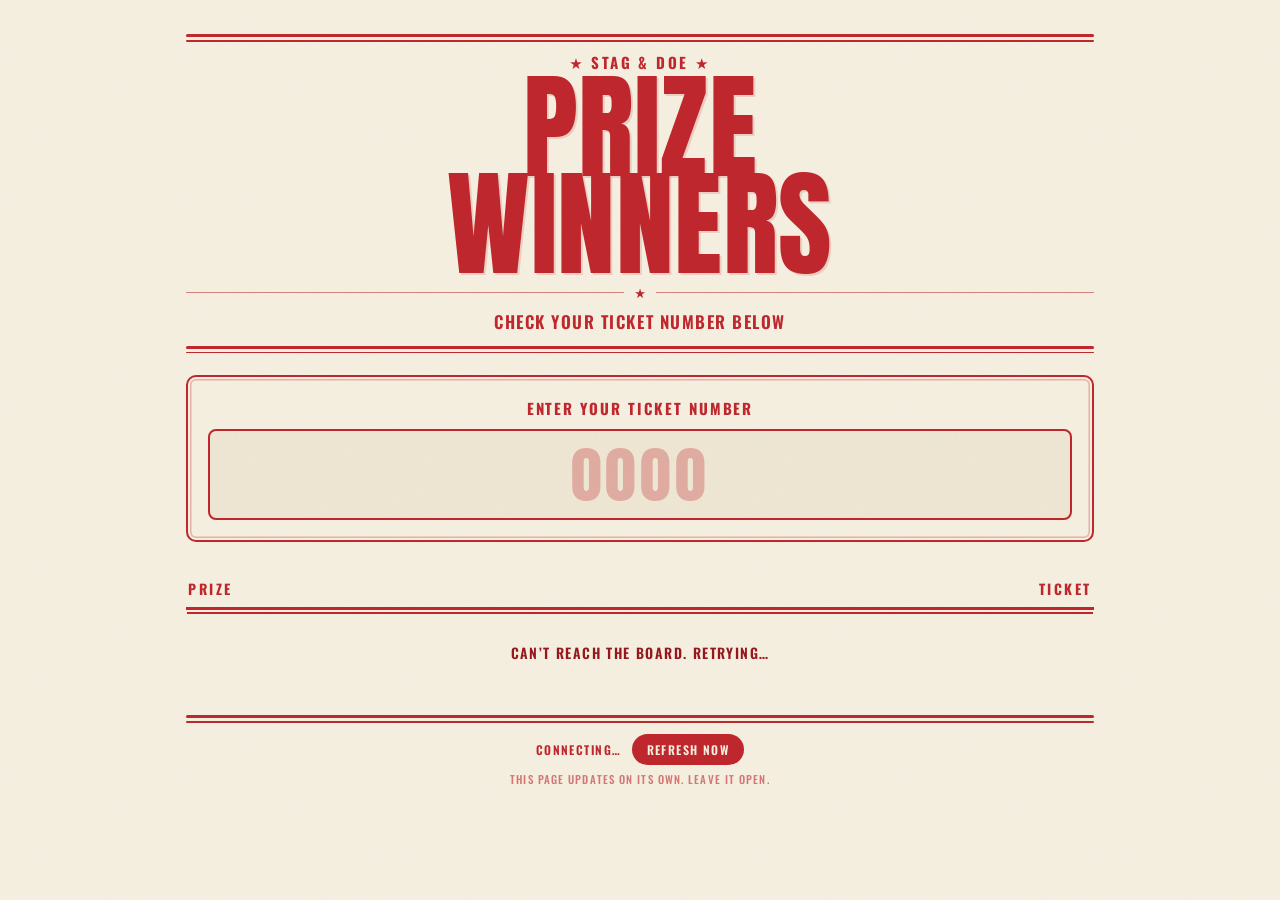
==== index.html @ 2dd011bc "Never report "no winners" when we simply couldn't read the sheet Load testing the live sheet showed " ====
<!doctype html>
<html lang="en">
<head>
<meta charset="utf-8">
<meta name="viewport" content="width=device-width, initial-scale=1, viewport-fit=cover">
<title>Prize Winners</title>
<meta name="description" content="Live board of winning ticket numbers.">
<meta name="theme-color" content="#C0272D">
<meta name="color-scheme" content="light only">
<link rel="icon" href="data:image/svg+xml,%3Csvg xmlns='http://www.w3.org/2000/svg' viewBox='0 0 32 32'%3E%3Crect width='32' height='32' fill='%23F6F0E1'/%3E%3Ctext x='16' y='24' font-size='24' text-anchor='middle' fill='%23C0272D'%3E%E2%98%85%3C/text%3E%3C/svg%3E">
<link rel="preconnect" href="https://fonts.googleapis.com">
<link rel="preconnect" href="https://fonts.gstatic.com" crossorigin>
<link href="https://fonts.googleapis.com/css2?family=Anton&family=Oswald:wght@400;500;600;700&display=swap" rel="stylesheet">
<link rel="stylesheet" href="assets/styles.css?v=4">
</head>
<body>
<div class="grain" aria-hidden="true"></div>

<main class="sheet">

  <header class="masthead">
    <div class="rule rule--double"></div>
    <p class="kicker" id="kicker">★ &nbsp;Prize Draw&nbsp; ★</p>
    <h1 class="masthead__title" id="title">Prize<br>Winners</h1>
    <div class="starline"><span></span>★<span></span></div>
    <p class="masthead__sub" id="subtitle">Check your ticket number below</p>
    <div class="rule rule--double"></div>
  </header>

  <!-- ── Ticket checker ─────────────────────────────────────── -->
  <section class="panel checker" aria-labelledby="checker-label">
    <label class="checker__label" id="checker-label" for="ticket">Enter your ticket number</label>
    <div class="checker__field">
      <input id="ticket" type="text" inputmode="numeric" autocomplete="off"
             enterkeyhint="search" placeholder="0000" aria-describedby="verdict"
             maxlength="12" spellcheck="false">
      <button id="clear" class="checker__clear" type="button" aria-label="Clear" hidden>✕</button>
    </div>
    <div id="verdict" class="verdict" role="status" aria-live="polite"></div>
  </section>

  <!-- ── The board ──────────────────────────────────────────── -->
  <section class="board" aria-labelledby="board-heading">
    <h2 class="board__heading" id="board-heading">
      <span>Prize</span>
      <em id="count"></em>
      <span>Ticket</span>
    </h2>

    <div class="board__body">
      <ol id="rows" class="rows" aria-live="polite"></ol>
      <p id="state" class="state">Loading the board…</p>
    </div>
  </section>

  <footer class="foot">
    <div class="rule rule--double"></div>
    <p class="foot__status">
      <span id="stamp">—</span>
      <button id="refresh" type="button" class="foot__refresh">Refresh now</button>
    </p>
    <p class="foot__note">This page updates on its own. Leave it open.</p>
  </footer>

</main>

<script src="config.js?v=4"></script>
<script src="assets/app.js?v=4"></script>
</body>
</html>
---- assets/styles.css ----
/* ============================================================
   Prize Board — vintage letterpress theme
   Palette lifted from the event posters: one red, one paper.
   ============================================================ */

:root{
  --paper:      #F6F0E1;
  --paper-deep: #EFE7D4;
  --ink:        #C0272D;
  --ink-deep:   #97181E;
  --ink-15:     rgba(192,39,45,.15);
  --ink-30:     rgba(192,39,45,.30);
  --ink-55:     rgba(192,39,45,.55);

  --display: "Anton", "Haettenschweiler", "Arial Narrow", sans-serif;
  --text:    "Oswald", "Arial Narrow", system-ui, sans-serif;

  --gap: clamp(14px, 4vw, 26px);
  --radius: 10px;
}

*,*::before,*::after{ box-sizing:border-box; }

html{ -webkit-text-size-adjust:100%; }

body{
  margin:0;
  background:var(--paper);
  color:var(--ink);
  font-family:var(--text);
  font-weight:500;
  -webkit-font-smoothing:antialiased;
  text-rendering:optimizeLegibility;
  overflow-x:hidden;
}

/* Paper grain — a single turbulence tile over the whole page.
   pointer-events:none so it never eats a tap. */
.grain{
  position:fixed; inset:0; z-index:9; pointer-events:none;
  opacity:.055; mix-blend-mode:multiply;
  background-image:url("data:image/svg+xml,%3Csvg xmlns='http://www.w3.org/2000/svg' width='180' height='180'%3E%3Cfilter id='n'%3E%3CfeTurbulence type='fractalNoise' baseFrequency='.9' numOctaves='4' stitchTiles='stitch'/%3E%3C/filter%3E%3Crect width='180' height='180' filter='url(%23n)'/%3E%3C/svg%3E");
}

/* ── Page frame: the poster's double keyline ────────────────── */
.sheet{
  max-width:640px;
  margin:0 auto;
  padding:calc(var(--gap) + env(safe-area-inset-top)) var(--gap)
          calc(var(--gap) + env(safe-area-inset-bottom));
  position:relative;
}

/* ── Rules & flourishes ─────────────────────────────────────── */
.rule{ height:3px; background:var(--ink); border-radius:2px; }
.rule--double{ position:relative; height:3px; margin:0; }
.rule--double::after{
  content:""; position:absolute; left:0; right:0; top:6px;
  height:1.5px; background:var(--ink); border-radius:2px;
}

.starline{
  display:flex; align-items:center; gap:10px;
  color:var(--ink); font-size:13px; line-height:1;
  margin:12px 0 10px;
}
.starline span{ flex:1; height:1.5px; background:var(--ink-55); }

/* ── Masthead ───────────────────────────────────────────────── */
.masthead{ padding-top:8px; text-align:center; }

.kicker{
  margin:14px 0 6px;
  font-family:var(--text); font-weight:700;
  font-size:clamp(12px,3.4vw,15px);
  letter-spacing:.16em; text-transform:uppercase;
}

.masthead__title{
  font-family:var(--display); font-weight:400;
  font-size:clamp(58px,17vw,116px);
  line-height:.84;
  margin:2px 0 0;
  letter-spacing:.005em;
  text-transform:uppercase;
  /* faint letterpress offset */
  text-shadow:2px 2px 0 rgba(192,39,45,.16);
}

.masthead__sub{
  margin:0 0 12px;
  font-weight:600; font-size:clamp(13px,3.7vw,17px);
  letter-spacing:.09em; text-transform:uppercase;
}

/* ── Panels ─────────────────────────────────────────────────── */
.panel{
  border:2.5px solid var(--ink);
  border-radius:var(--radius);
  box-shadow:inset 0 0 0 2px var(--paper), inset 0 0 0 3.5px var(--ink-30);
  padding:clamp(14px,4vw,20px);
  margin-top:var(--gap);
  background:var(--paper);
}

/* ── Ticket checker ─────────────────────────────────────────── */
.checker{ text-align:center; }

.checker__label{
  display:block;
  font-weight:700; font-size:clamp(12px,3.4vw,15px);
  letter-spacing:.13em; text-transform:uppercase;
  margin-bottom:10px;
}

.checker__field{ position:relative; }

#ticket{
  width:100%;
  font-family:var(--display);
  font-size:clamp(38px,12vw,62px);
  line-height:1.05;
  text-align:center;
  color:var(--ink);
  background:var(--paper-deep);
  border:2.5px solid var(--ink);
  border-radius:8px;
  padding:.18em .5em;
  letter-spacing:.06em;
  font-variant-numeric:tabular-nums;
  -moz-appearance:textfield;
}
#ticket::placeholder{ color:var(--ink-30); }
#ticket:focus{
  outline:none;
  box-shadow:0 0 0 3px var(--paper), 0 0 0 6px var(--ink-30);
}
#ticket::-webkit-outer-spin-button,
#ticket::-webkit-inner-spin-button{ -webkit-appearance:none; margin:0; }

.checker__clear{
  position:absolute; right:10px; top:50%; transform:translateY(-50%);
  width:34px; height:34px; border-radius:50%;
  border:2px solid var(--ink); background:var(--paper);
  color:var(--ink); font-size:14px; line-height:1; cursor:pointer;
  display:grid; place-items:center;
}
.checker__clear[hidden]{ display:none; }

/* Verdict card */
.verdict{ margin-top:14px; }
.verdict:empty{ display:none; }

.verdict__card{
  border-radius:8px;
  padding:16px 14px;
  animation:stamp .22s cubic-bezier(.2,1.5,.4,1) both;
}
@keyframes stamp{ from{ transform:scale(.93); opacity:0 } to{ transform:scale(1); opacity:1 } }
@media (prefers-reduced-motion:reduce){ .verdict__card{ animation:none } }

.verdict__card--win{
  background:var(--ink); color:var(--paper);
  box-shadow:inset 0 0 0 2px var(--ink), inset 0 0 0 4px var(--paper), inset 0 0 0 6px var(--ink);
}
.verdict__card--miss{
  border:2.5px dashed var(--ink-55); color:var(--ink);
}

.verdict__eyebrow{
  display:block; font-weight:700;
  font-size:clamp(12px,3.4vw,15px); letter-spacing:.18em; text-transform:uppercase;
  margin-bottom:6px;
}
.verdict__big{
  display:block; font-family:var(--display);
  font-size:clamp(40px,13vw,68px); line-height:.9; text-transform:uppercase;
}
.verdict__small{
  display:block; margin-top:8px;
  font-weight:600; font-size:clamp(13px,3.6vw,16px);
  letter-spacing:.08em; text-transform:uppercase;
}
.verdict__card--win .verdict__small{ opacity:.9; }

.verdict__list{
  list-style:none; margin:12px 0 0; padding:12px 0 0;
  border-top:1.5px dotted rgba(246,240,225,.45);
  display:grid; gap:7px;
}
.verdict__list li{
  display:flex; align-items:center; gap:9px;
  font-weight:600; font-size:clamp(12px,3.4vw,15px);
  letter-spacing:.06em; text-transform:uppercase;
}
.verdict__list b{
  font-family:var(--display); font-weight:400;
  font-size:clamp(17px,5vw,22px); letter-spacing:.02em;
}
.verdict__list .lead{
  flex:1 1 auto; height:0;
  border-bottom:1.5px dotted rgba(246,240,225,.4);
  transform:translateY(2px);
}

/* ── Board ──────────────────────────────────────────────────── */
.board{ margin-top:var(--gap); }

.board__heading{
  display:flex; align-items:baseline; justify-content:space-between; gap:10px;
  margin:0 0 6px;
  font-weight:700; font-size:clamp(12px,3.3vw,14px);
  letter-spacing:.18em; text-transform:uppercase;
  position:sticky; top:0; z-index:5;
  background:var(--paper);
  padding:10px 2px 8px;
  border-bottom:3px solid var(--ink);
  box-shadow:0 3px 0 -1px var(--paper), 0 5px 0 -1px var(--ink);
}
.board__heading em{
  font-style:normal; font-weight:500; font-size:11px;
  letter-spacing:.1em; opacity:.65;
}

.rows{ list-style:none; margin:0; padding:0; }

.row{
  display:flex; align-items:center; gap:10px;
  padding:9px 2px;
  border-bottom:1.5px dotted var(--ink-30);
}
.row:last-child{ border-bottom:0; }

.row__prize{
  flex:0 0 auto;
  min-width:2.15em; height:2.15em; padding:0 .28em;
  display:grid; place-items:center;
  border:2.5px solid var(--ink); border-radius:999px;
  font-family:var(--display); font-size:clamp(17px,5vw,22px);
  line-height:1; font-variant-numeric:tabular-nums;
}

.row__leader{
  flex:1 1 auto; height:0;
  border-bottom:2px dotted var(--ink-30);
  transform:translateY(2px);
}

.row__ticket{
  flex:0 0 auto;
  font-family:var(--display);
  font-size:clamp(24px,7.4vw,34px); line-height:1;
  letter-spacing:.03em; font-variant-numeric:tabular-nums;
}

/* highlight the row matching what's typed */
.row--hit{
  background:var(--ink); color:var(--paper);
  border-radius:8px; border-bottom-color:transparent;
  padding-left:8px; padding-right:8px;
  box-shadow:0 0 0 3px var(--ink);
}
.row--hit .row__prize{ border-color:var(--paper); }
.row--hit .row__leader{ border-bottom-color:rgba(246,240,225,.45); }

/* freshly-arrived rows pulse once */
@keyframes fresh{
  0%{ background:var(--ink-15) } 100%{ background:transparent }
}
.row--new{ animation:fresh 2.4s ease-out 1; }
@media (prefers-reduced-motion:reduce){ .row--new{ animation:none } }

/* dim non-matching rows while searching */
.rows--filtering .row:not(.row--hit){ opacity:.32; }

.state{
  text-align:center; padding:26px 8px; margin:0;
  font-weight:600; letter-spacing:.1em; text-transform:uppercase;
  font-size:clamp(12px,3.4vw,14px);
}
.state:empty{ display:none; }
.state--error{ color:var(--ink-deep); }

/* ── Footer ─────────────────────────────────────────────────── */
.foot{ margin-top:var(--gap); text-align:center; }
.foot .rule--double{ margin-bottom:16px; }

.foot__status{
  display:flex; align-items:center; justify-content:center;
  gap:10px; flex-wrap:wrap; margin:0 0 6px;
  font-weight:600; font-size:12px; letter-spacing:.12em; text-transform:uppercase;
}
.foot__refresh{
  font:inherit; color:var(--paper); background:var(--ink);
  border:0; border-radius:999px; padding:7px 15px; cursor:pointer;
  letter-spacing:.12em; text-transform:uppercase;
}
.foot__refresh:active{ transform:translateY(1px); }
.foot__refresh[disabled]{ opacity:.5; cursor:default; }

.foot__note{
  margin:0 0 6px; font-size:11px; letter-spacing:.1em;
  text-transform:uppercase; opacity:.6;
}

/* ── Wide screens: two columns of rows ──────────────────────── */
@media (min-width:900px){
  .sheet{ max-width:960px; }
  .rows{ column-count:2; column-gap:38px; column-rule:1.5px solid var(--ink-30); }
  .row{ break-inside:avoid; }
}
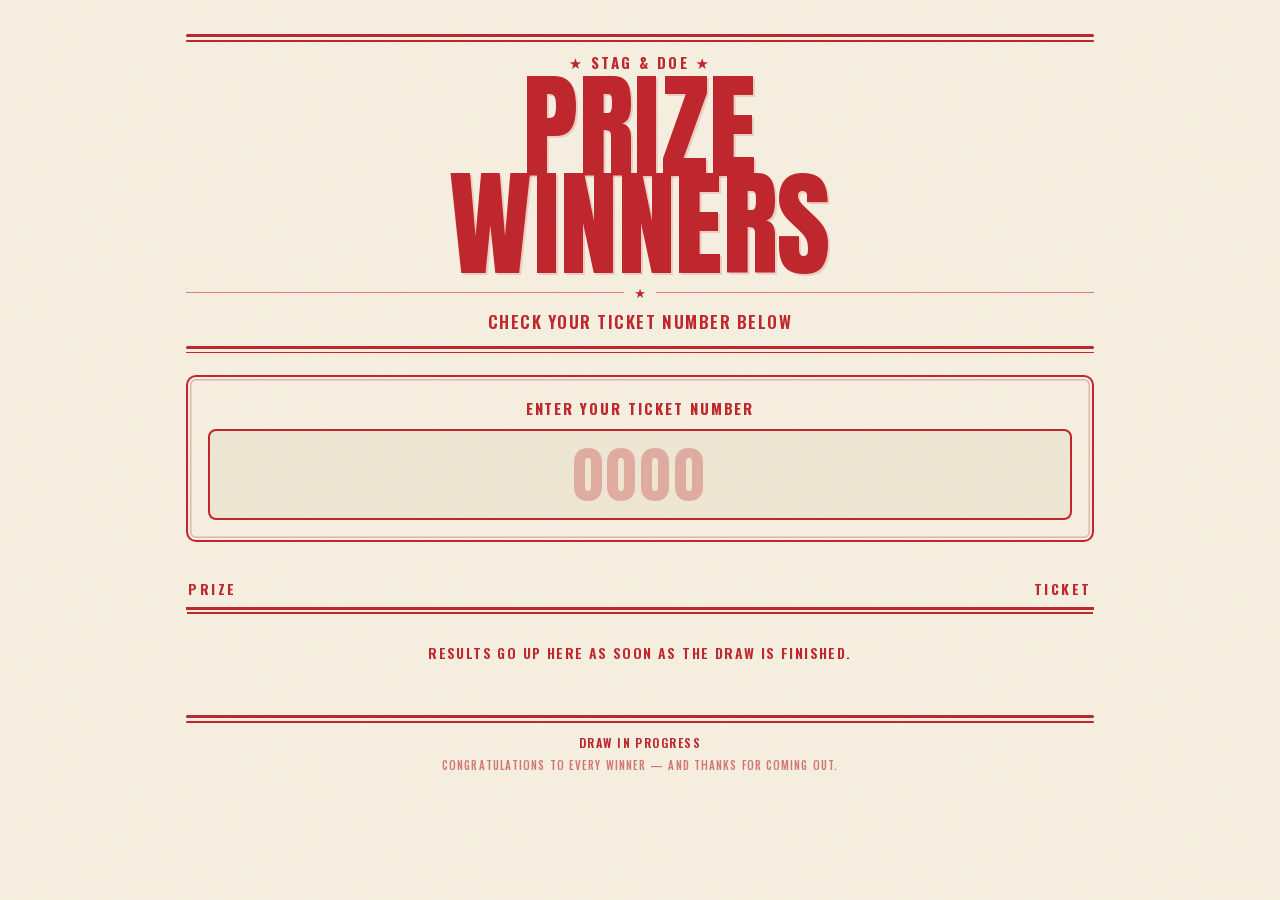
==== commit 53d7a78b: "Bake the results into the page instead of fetching them live Dropping the realtime requirement remov" ====
--- a/index.html
+++ b/index.html
@@ -8,10 +8,7 @@
 <meta name="theme-color" content="#C0272D">
 <meta name="color-scheme" content="light only">
 <link rel="icon" href="data:image/svg+xml,%3Csvg xmlns='http://www.w3.org/2000/svg' viewBox='0 0 32 32'%3E%3Crect width='32' height='32' fill='%23F6F0E1'/%3E%3Ctext x='16' y='24' font-size='24' text-anchor='middle' fill='%23C0272D'%3E%E2%98%85%3C/text%3E%3C/svg%3E">
-<link rel="preconnect" href="https://fonts.googleapis.com">
-<link rel="preconnect" href="https://fonts.gstatic.com" crossorigin>
-<link href="https://fonts.googleapis.com/css2?family=Anton&family=Oswald:wght@400;500;600;700&display=swap" rel="stylesheet">
-<link rel="stylesheet" href="assets/styles.css?v=4">
+<link rel="stylesheet" href="assets/styles.css?v=5">
 </head>
 <body>
 <div class="grain" aria-hidden="true"></div>
@@ -49,22 +46,20 @@
 
     <div class="board__body">
       <ol id="rows" class="rows" aria-live="polite"></ol>
-      <p id="state" class="state">Loading the board…</p>
+      <p id="state" class="state">Results go up here as soon as the draw is finished.</p>
     </div>
   </section>
 
   <footer class="foot">
     <div class="rule rule--double"></div>
-    <p class="foot__status">
-      <span id="stamp">—</span>
-      <button id="refresh" type="button" class="foot__refresh">Refresh now</button>
-    </p>
-    <p class="foot__note">This page updates on its own. Leave it open.</p>
+    <p class="foot__status"><span id="stamp">—</span></p>
+    <p class="foot__note">Congratulations to every winner — and thanks for coming out.</p>
   </footer>
 
 </main>
 
-<script src="config.js?v=4"></script>
-<script src="assets/app.js?v=4"></script>
+<script src="config.js?v=5"></script>
+<script src="winners.js"></script>
+<script src="assets/app.js?v=5"></script>
 </body>
 </html>
--- a/assets/styles.css
+++ b/assets/styles.css
@@ -2,6 +2,19 @@
    Prize Board — vintage letterpress theme
    Palette lifted from the event posters: one red, one paper.
    ============================================================ */
+
+/* Fonts are served from this repo, not a CDN, so the page has no
+   third-party dependency at all once it has loaded. */
+@font-face{
+  font-family:'Anton';
+  font-style:normal; font-weight:400; font-display:swap;
+  src:url('fonts/anton-latin.woff2') format('woff2');
+}
+@font-face{
+  font-family:'Oswald';
+  font-style:normal; font-weight:400 700; font-display:swap;   /* variable */
+  src:url('fonts/oswald-latin.woff2') format('woff2');
+}
 
 :root{
   --paper:      #F6F0E1;
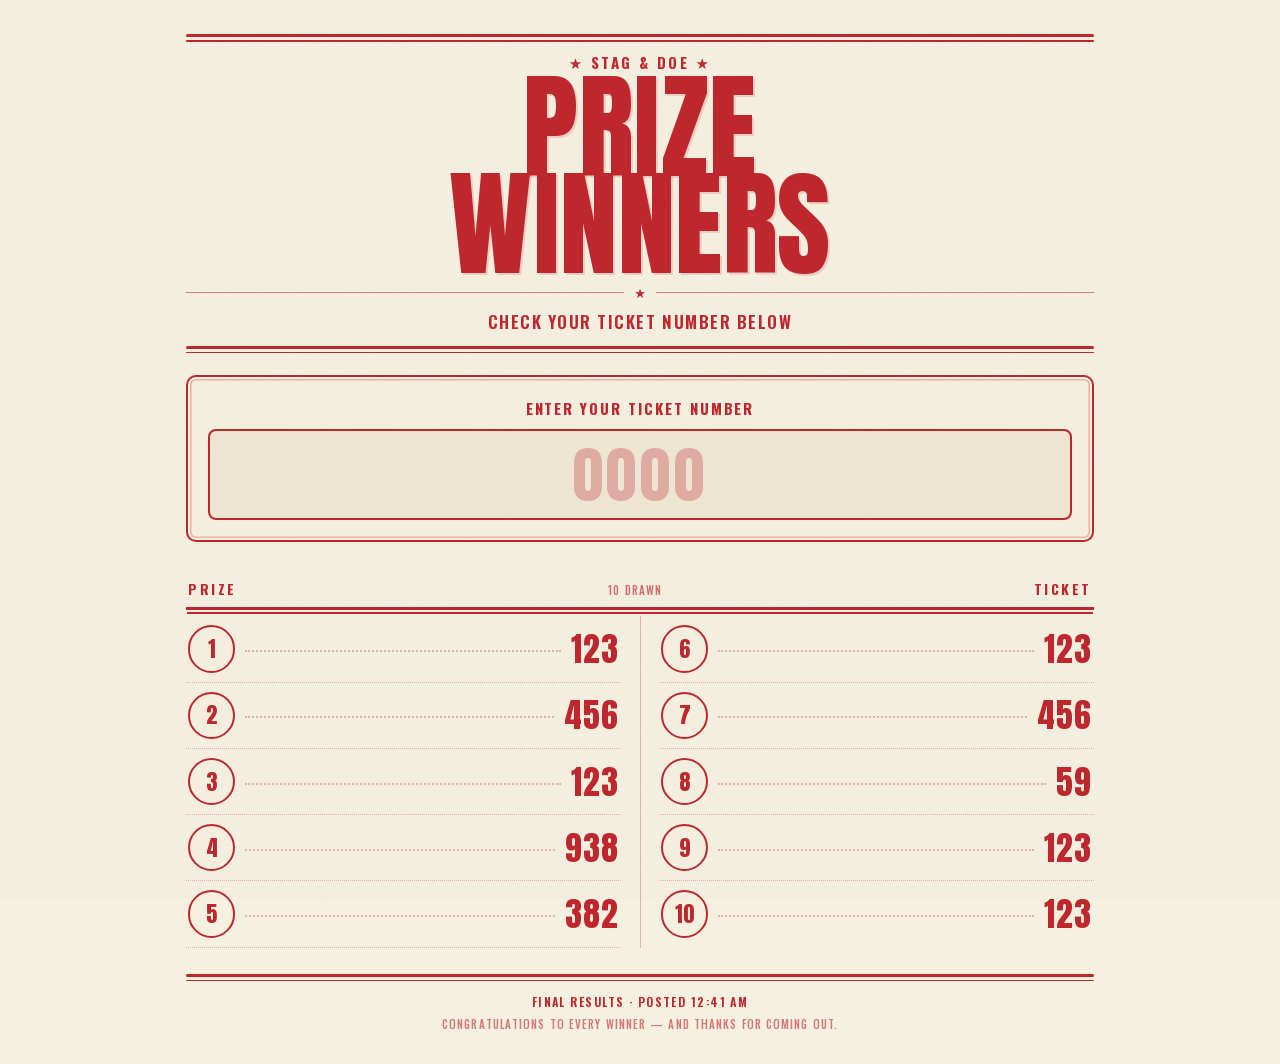
==== commit 1e2650cd: "Publish results — 10 winners" ====
--- a/index.html
+++ b/index.html
@@ -59,7 +59,7 @@
 </main>
 
 <script src="config.js?v=5"></script>
-<script src="winners.js"></script>
+<script src="winners.js?v=mtw8dnhh"></script>
 <script src="assets/app.js?v=5"></script>
 </body>
 </html>
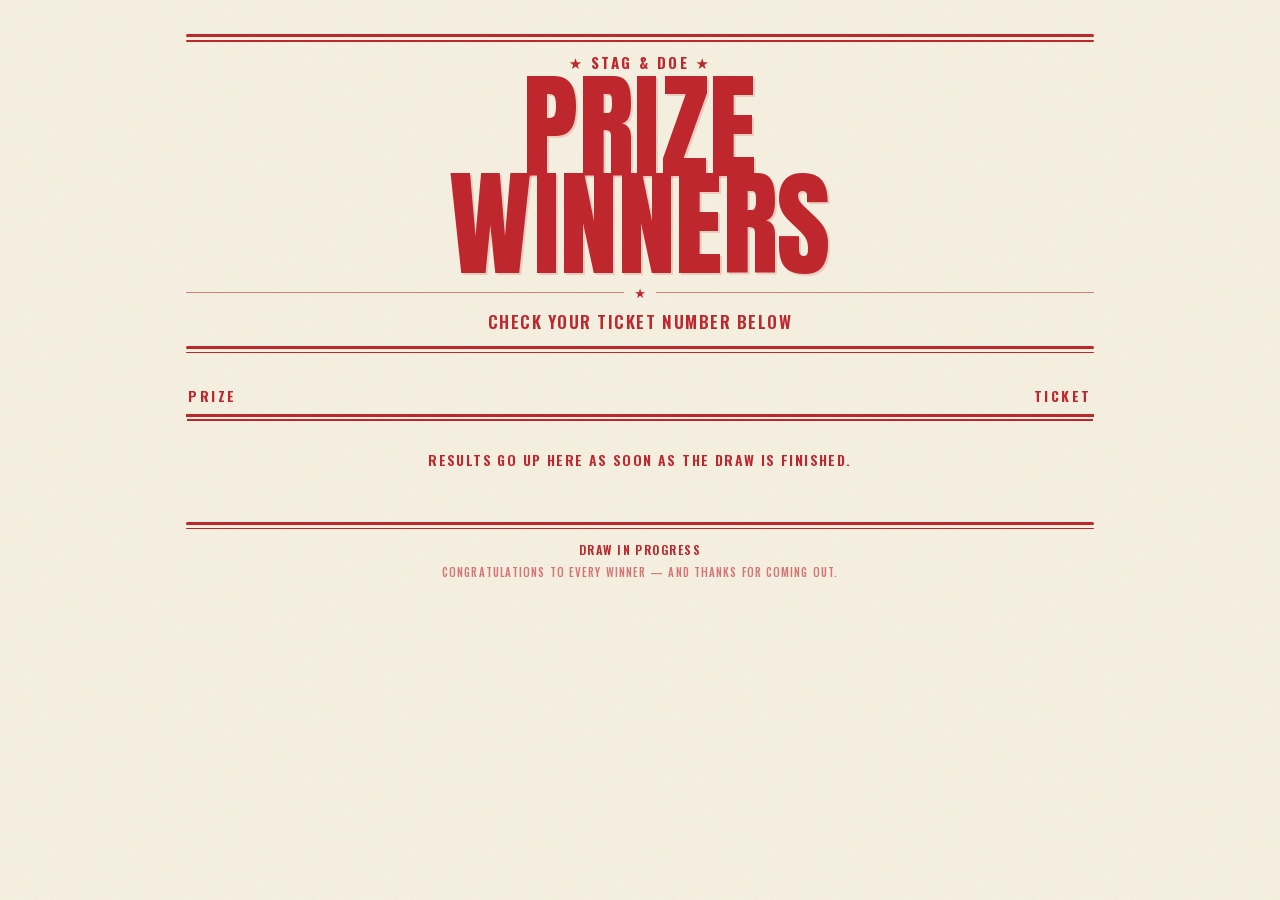
==== commit 15d5946e: "Unpublish test data; make a miss read as final Reverts winners.js and data/winners.json to unpublish" ====
--- a/index.html
+++ b/index.html
@@ -8,7 +8,7 @@
 <meta name="theme-color" content="#C0272D">
 <meta name="color-scheme" content="light only">
 <link rel="icon" href="data:image/svg+xml,%3Csvg xmlns='http://www.w3.org/2000/svg' viewBox='0 0 32 32'%3E%3Crect width='32' height='32' fill='%23F6F0E1'/%3E%3Ctext x='16' y='24' font-size='24' text-anchor='middle' fill='%23C0272D'%3E%E2%98%85%3C/text%3E%3C/svg%3E">
-<link rel="stylesheet" href="assets/styles.css?v=5">
+<link rel="stylesheet" href="assets/styles.css?v=6">
 </head>
 <body>
 <div class="grain" aria-hidden="true"></div>
@@ -58,8 +58,8 @@
 
 </main>
 
-<script src="config.js?v=5"></script>
-<script src="winners.js?v=mtw8dnhh"></script>
-<script src="assets/app.js?v=5"></script>
+<script src="config.js?v=6"></script>
+<script src="winners.js"></script>
+<script src="assets/app.js?v=6"></script>
 </body>
 </html>
--- a/assets/styles.css
+++ b/assets/styles.css
@@ -118,6 +118,7 @@
 
 /* ── Ticket checker ─────────────────────────────────────────── */
 .checker{ text-align:center; }
+.checker[hidden]{ display:none; }
 
 .checker__label{
   display:block;
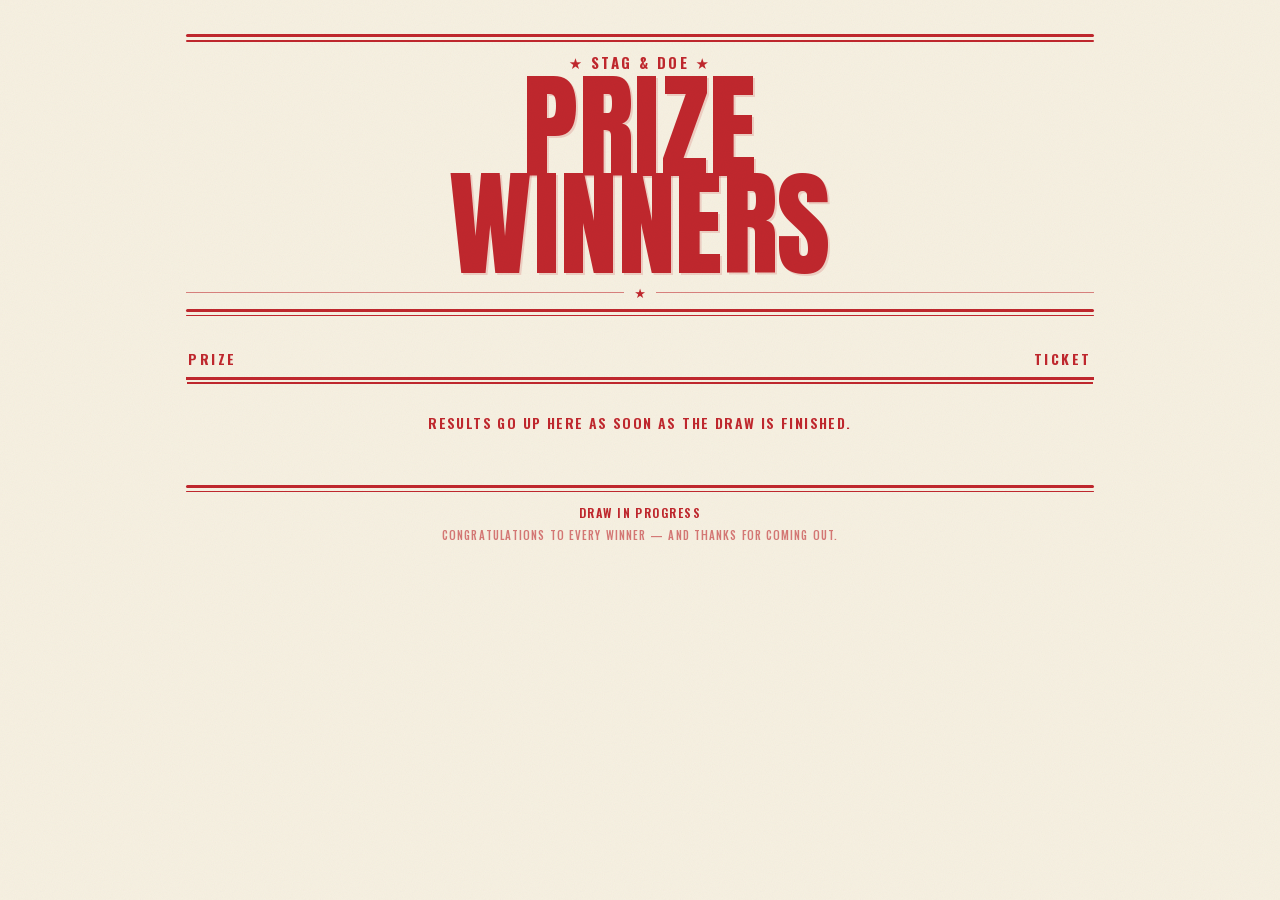
==== commit 75053864: "Hide the subtitle too when nothing is published "Check your ticket number below" with no box below i" ====
--- a/index.html
+++ b/index.html
@@ -8,7 +8,7 @@
 <meta name="theme-color" content="#C0272D">
 <meta name="color-scheme" content="light only">
 <link rel="icon" href="data:image/svg+xml,%3Csvg xmlns='http://www.w3.org/2000/svg' viewBox='0 0 32 32'%3E%3Crect width='32' height='32' fill='%23F6F0E1'/%3E%3Ctext x='16' y='24' font-size='24' text-anchor='middle' fill='%23C0272D'%3E%E2%98%85%3C/text%3E%3C/svg%3E">
-<link rel="stylesheet" href="assets/styles.css?v=6">
+<link rel="stylesheet" href="assets/styles.css?v=7">
 </head>
 <body>
 <div class="grain" aria-hidden="true"></div>
@@ -58,8 +58,8 @@
 
 </main>
 
-<script src="config.js?v=6"></script>
+<script src="config.js?v=7"></script>
 <script src="winners.js"></script>
-<script src="assets/app.js?v=6"></script>
+<script src="assets/app.js?v=7"></script>
 </body>
 </html>
--- a/assets/styles.css
+++ b/assets/styles.css
@@ -118,7 +118,7 @@
 
 /* ── Ticket checker ─────────────────────────────────────────── */
 .checker{ text-align:center; }
-.checker[hidden]{ display:none; }
+.checker[hidden], .masthead__sub[hidden]{ display:none; }
 
 .checker__label{
   display:block;
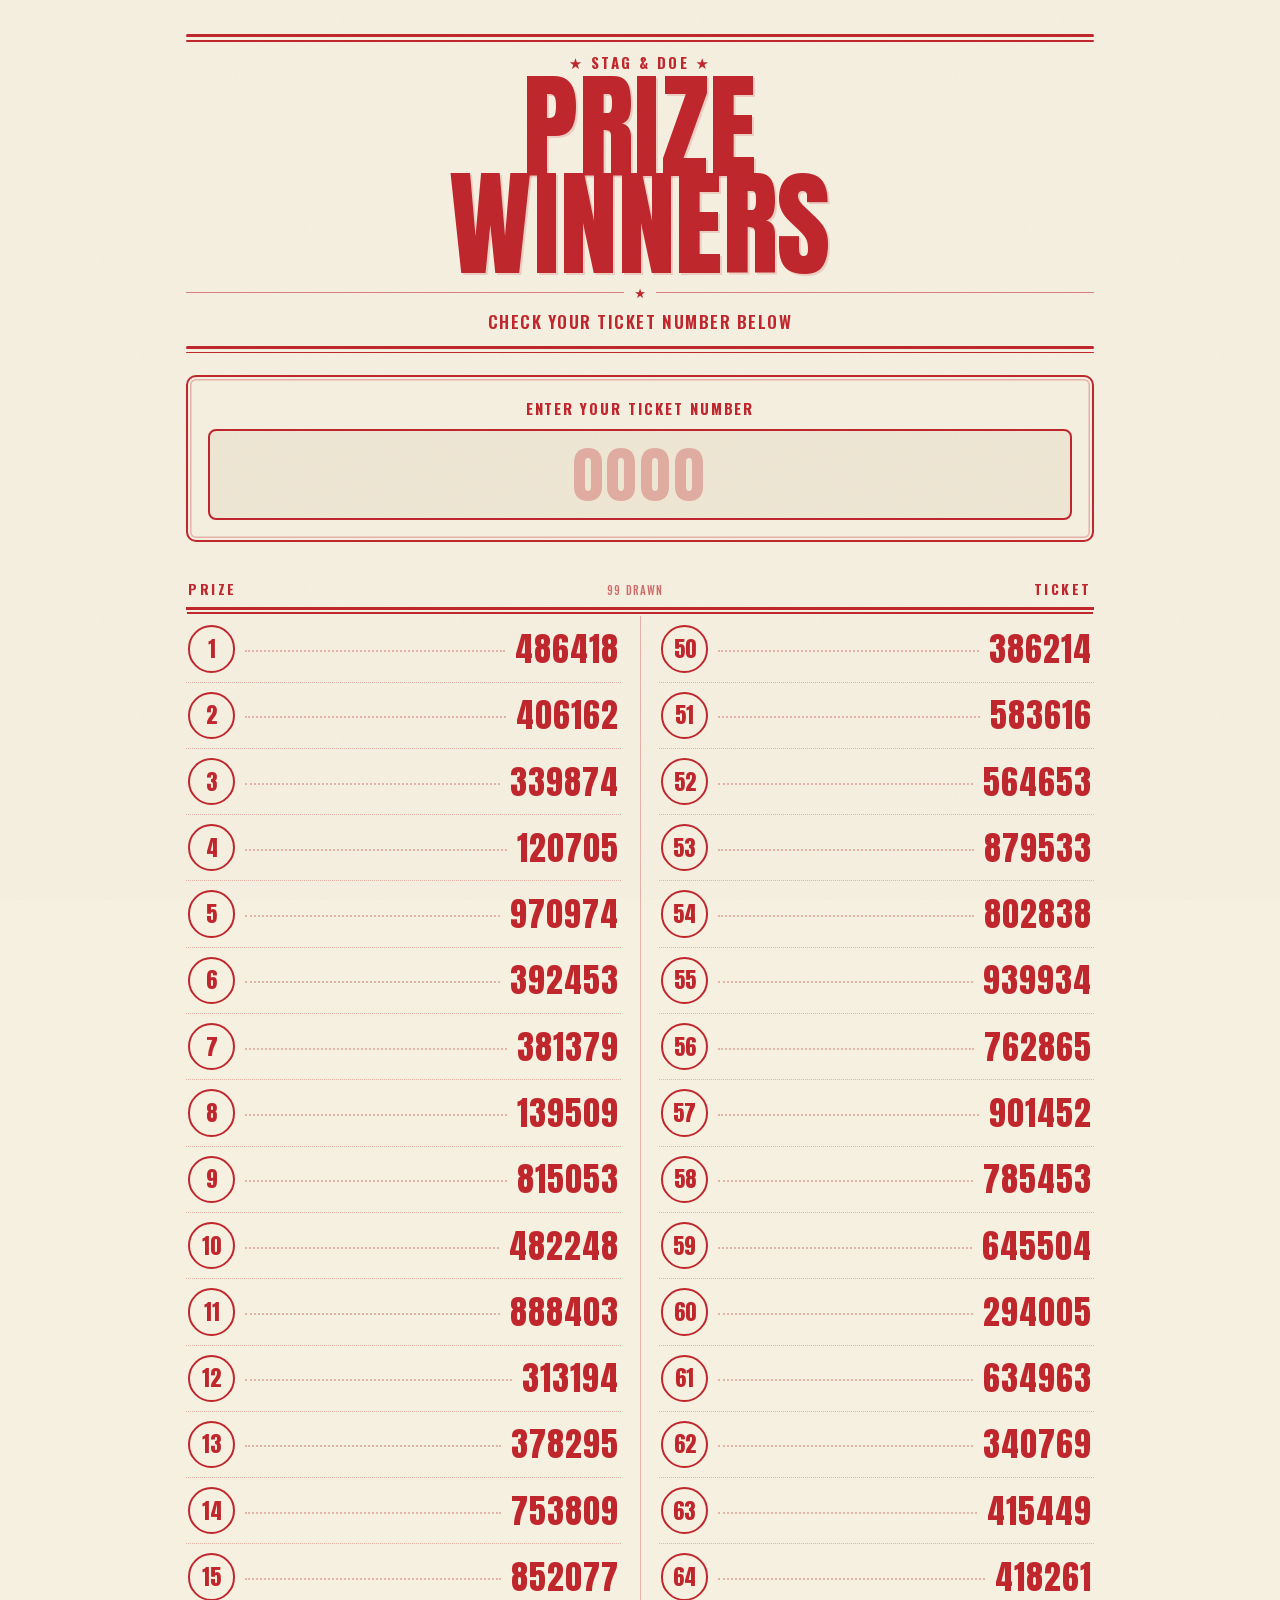
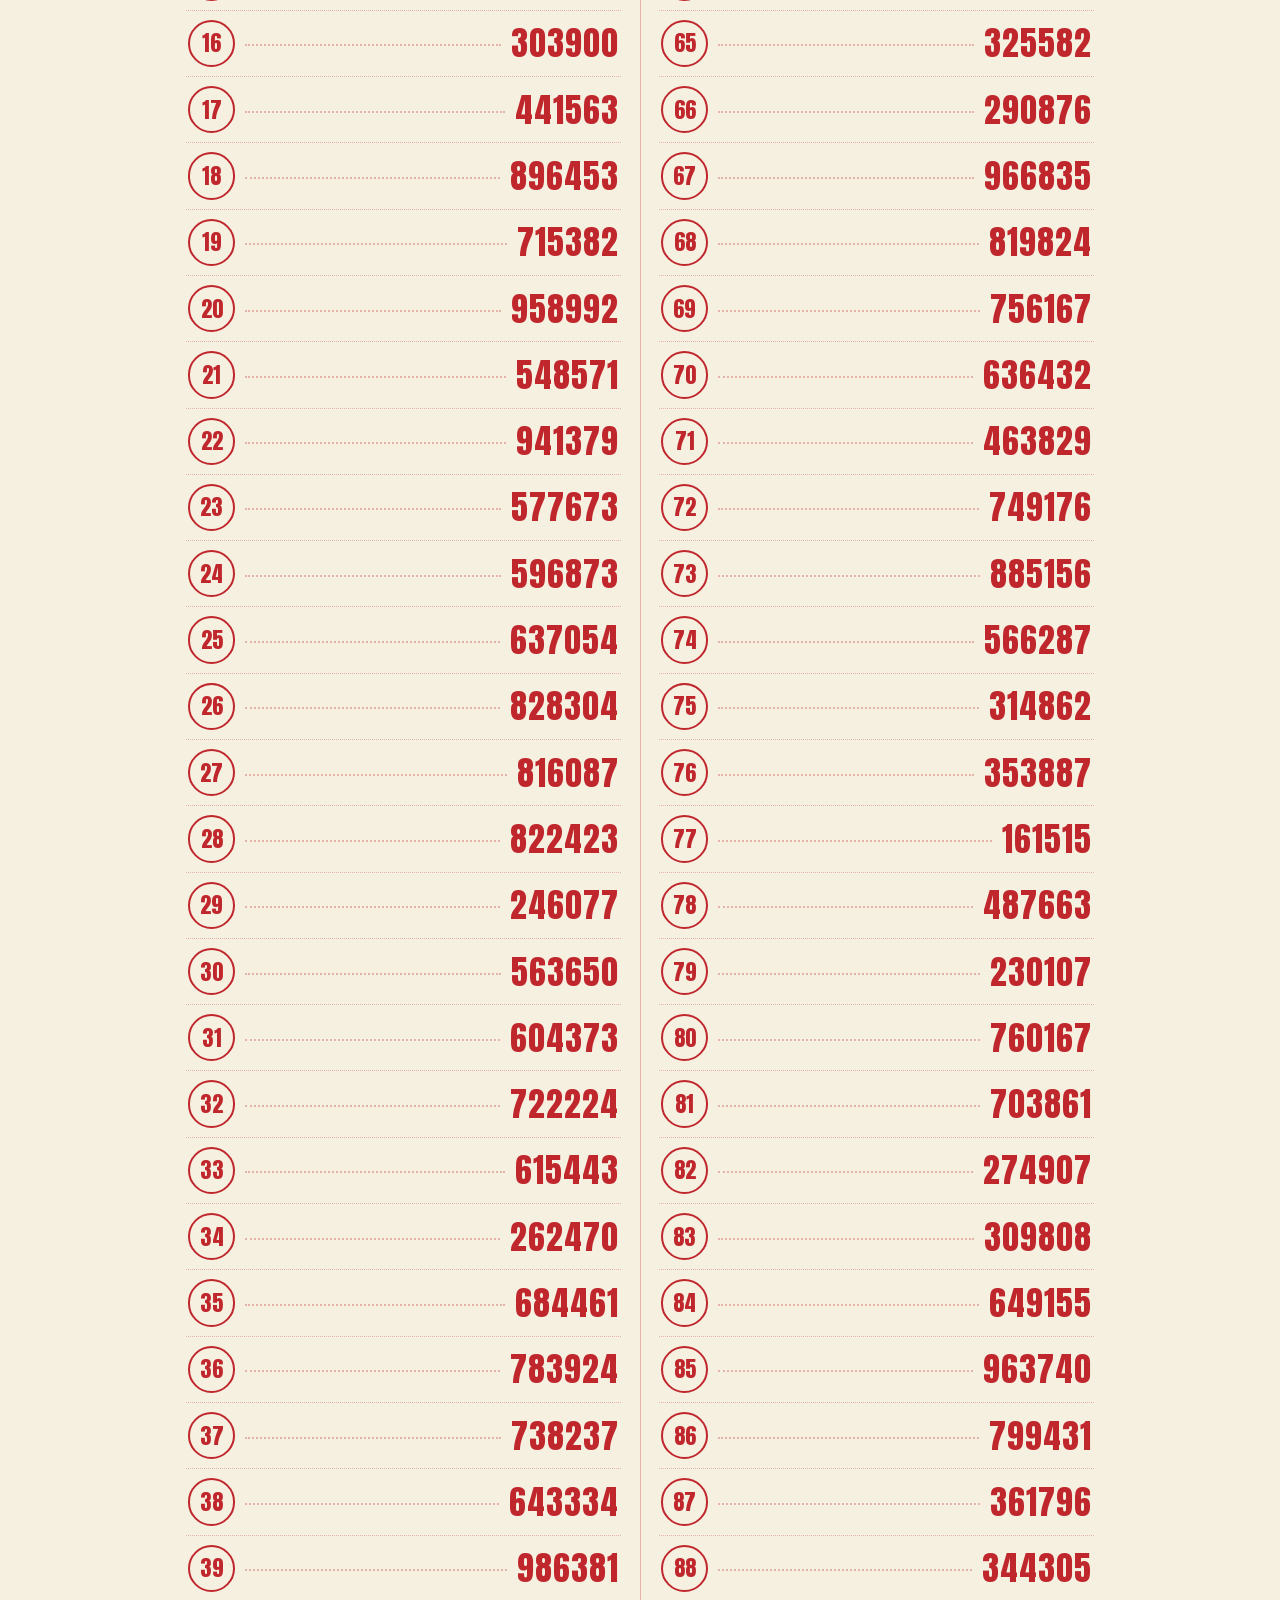
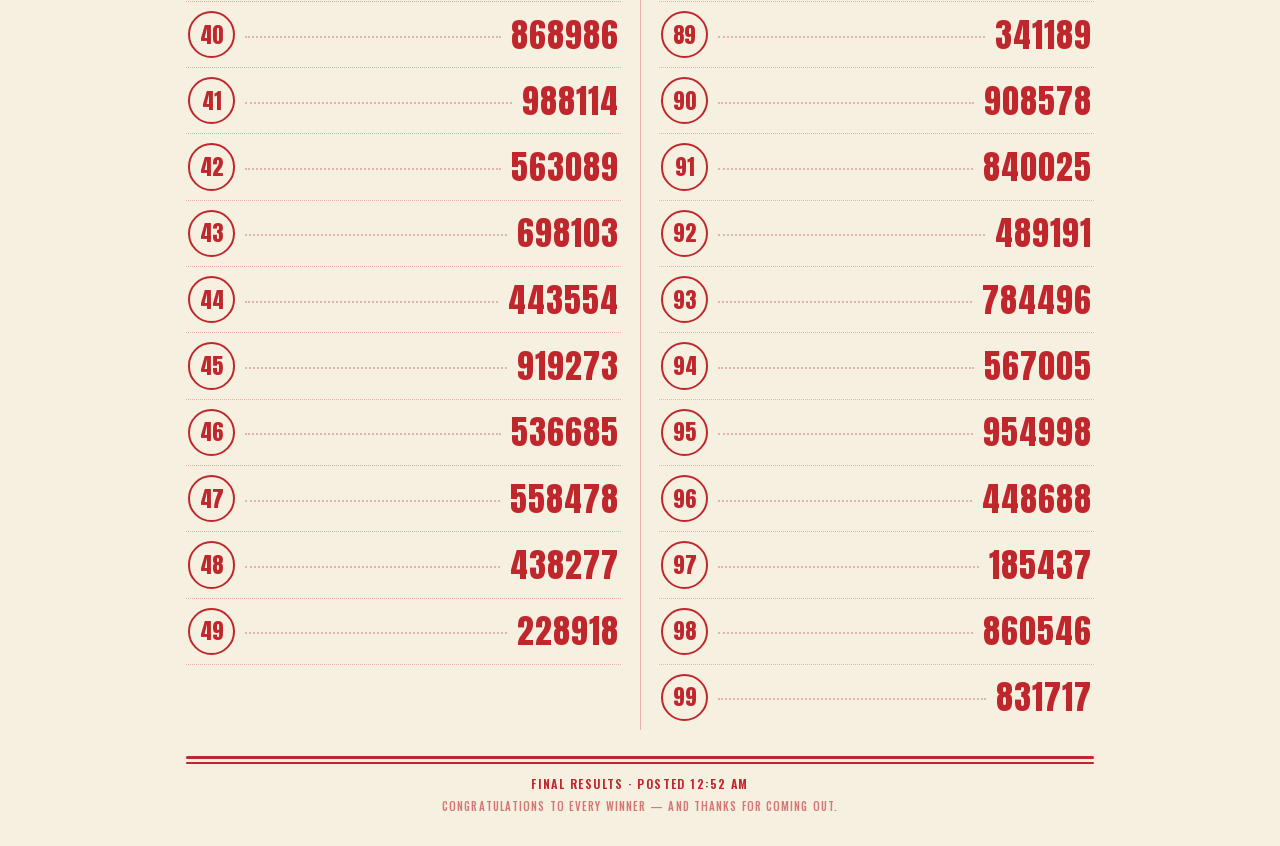
==== commit 1d9b998d: "Publish results — 99 winners" ====
--- a/index.html
+++ b/index.html
@@ -59,7 +59,7 @@
 </main>
 
 <script src="config.js?v=7"></script>
-<script src="winners.js"></script>
+<script src="winners.js?v=mtw8s4b0"></script>
 <script src="assets/app.js?v=7"></script>
 </body>
 </html>
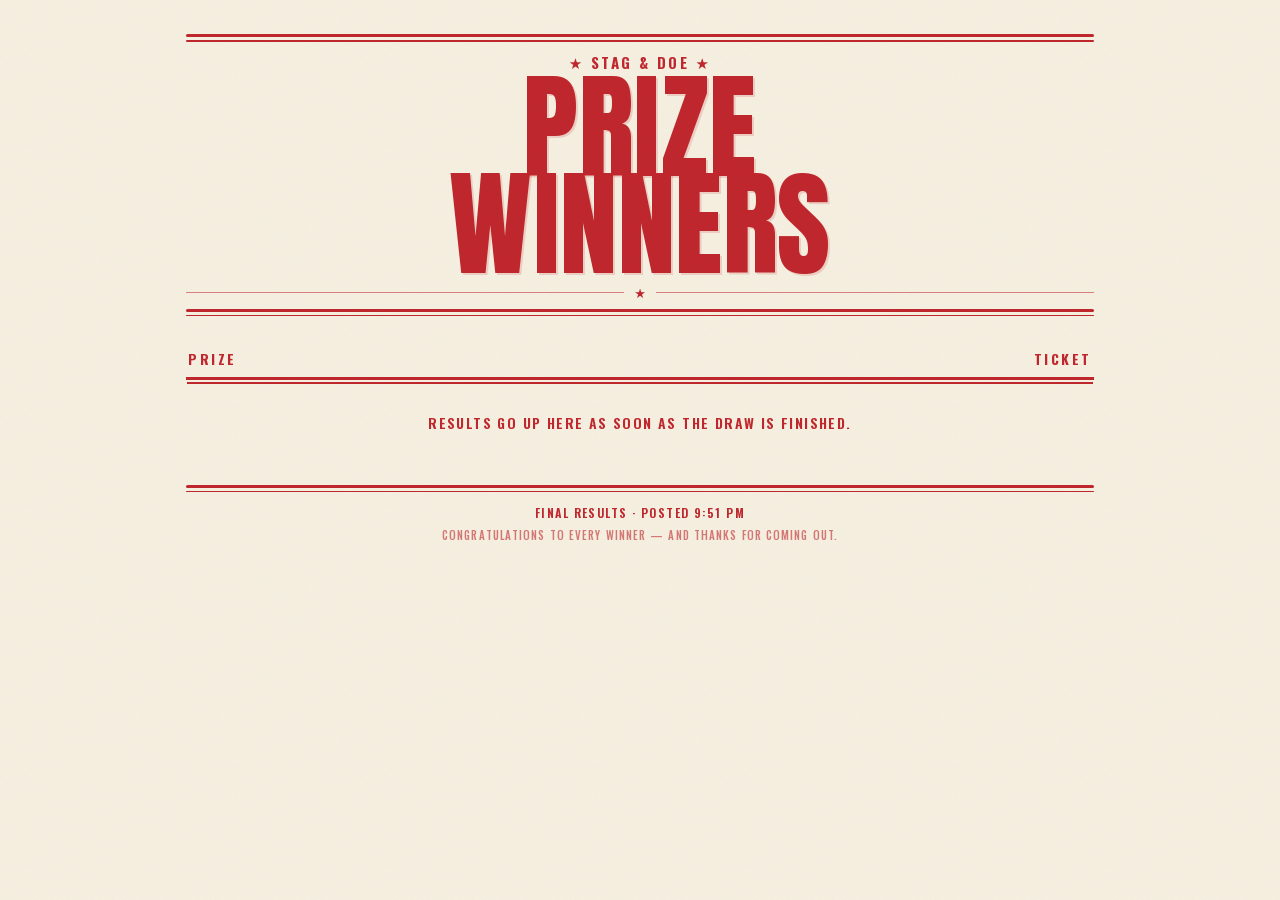
==== commit f3e3f240: "Publish results — 0 winners" ====
--- a/index.html
+++ b/index.html
@@ -59,7 +59,7 @@
 </main>
 
 <script src="config.js?v=7"></script>
-<script src="winners.js?v=mtw8s4b0"></script>
+<script src="winners.js?v=mtyx70wh"></script>
 <script src="assets/app.js?v=7"></script>
 </body>
 </html>
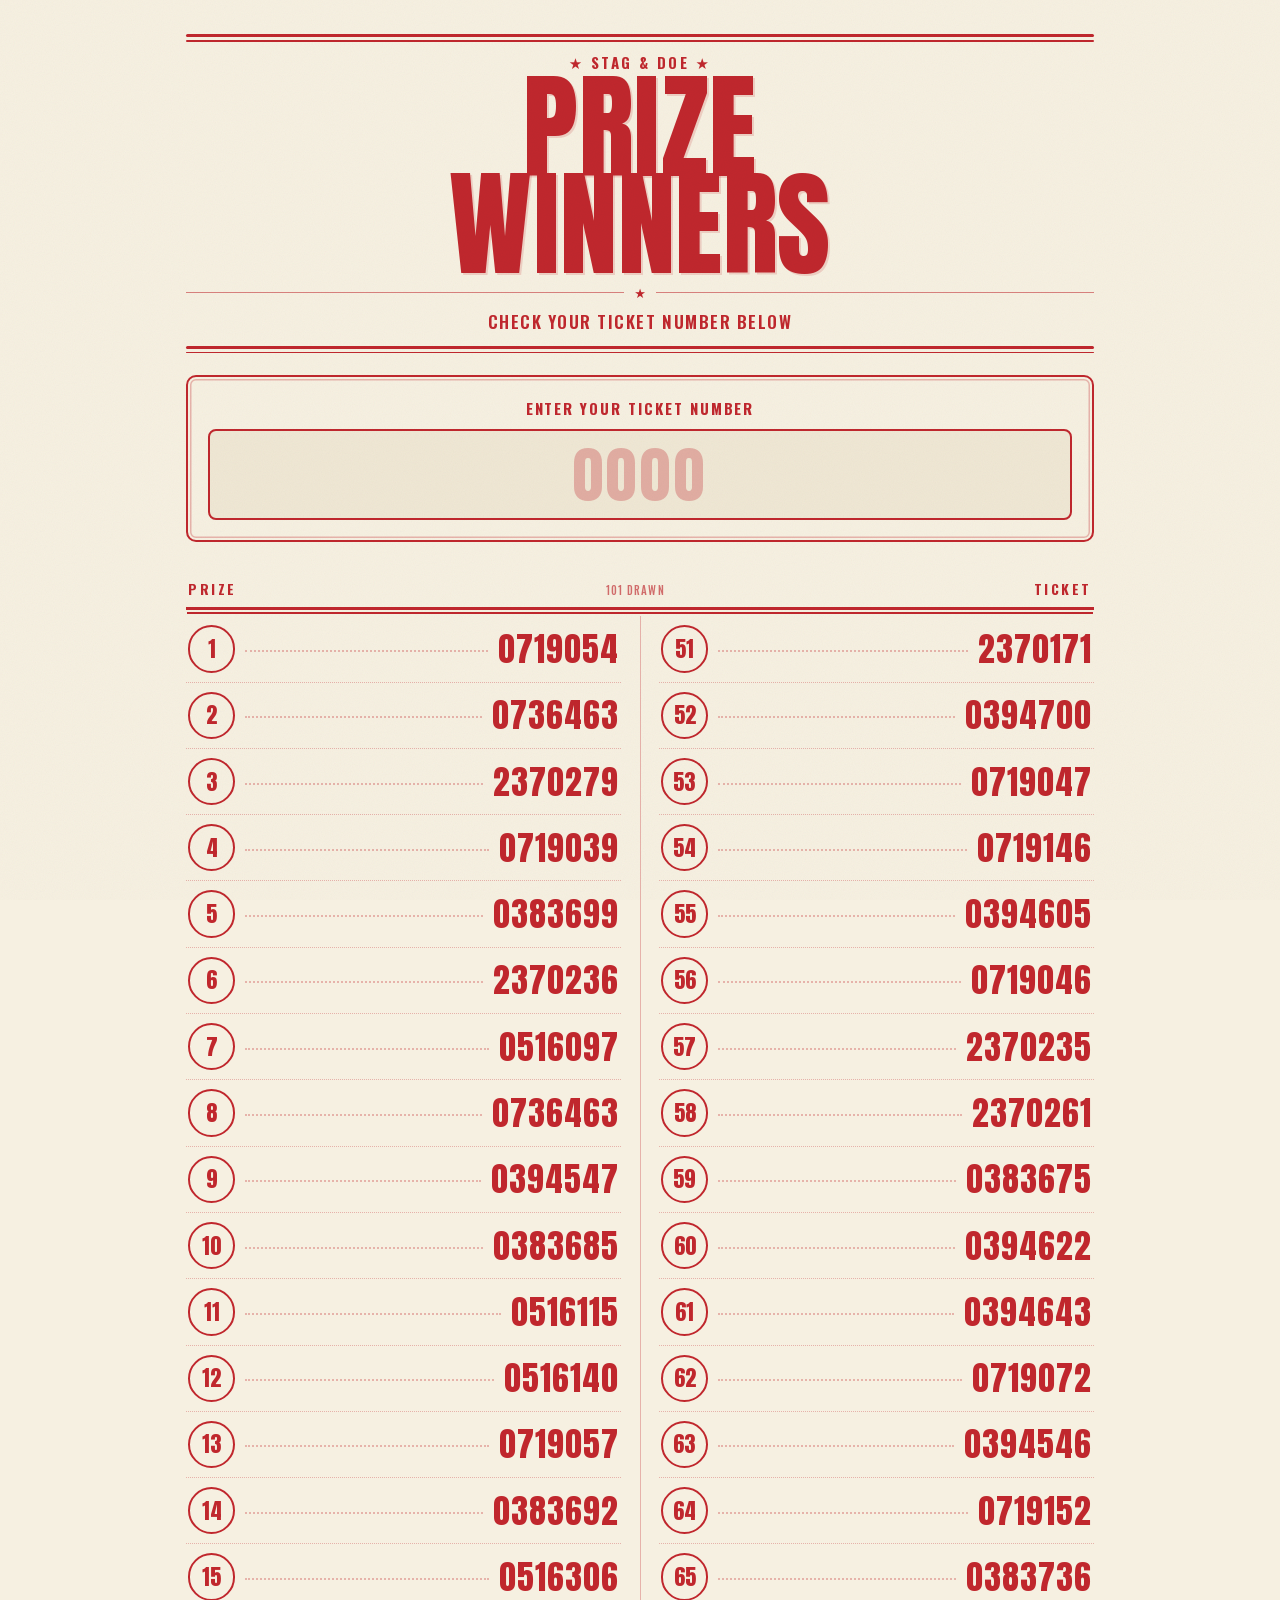
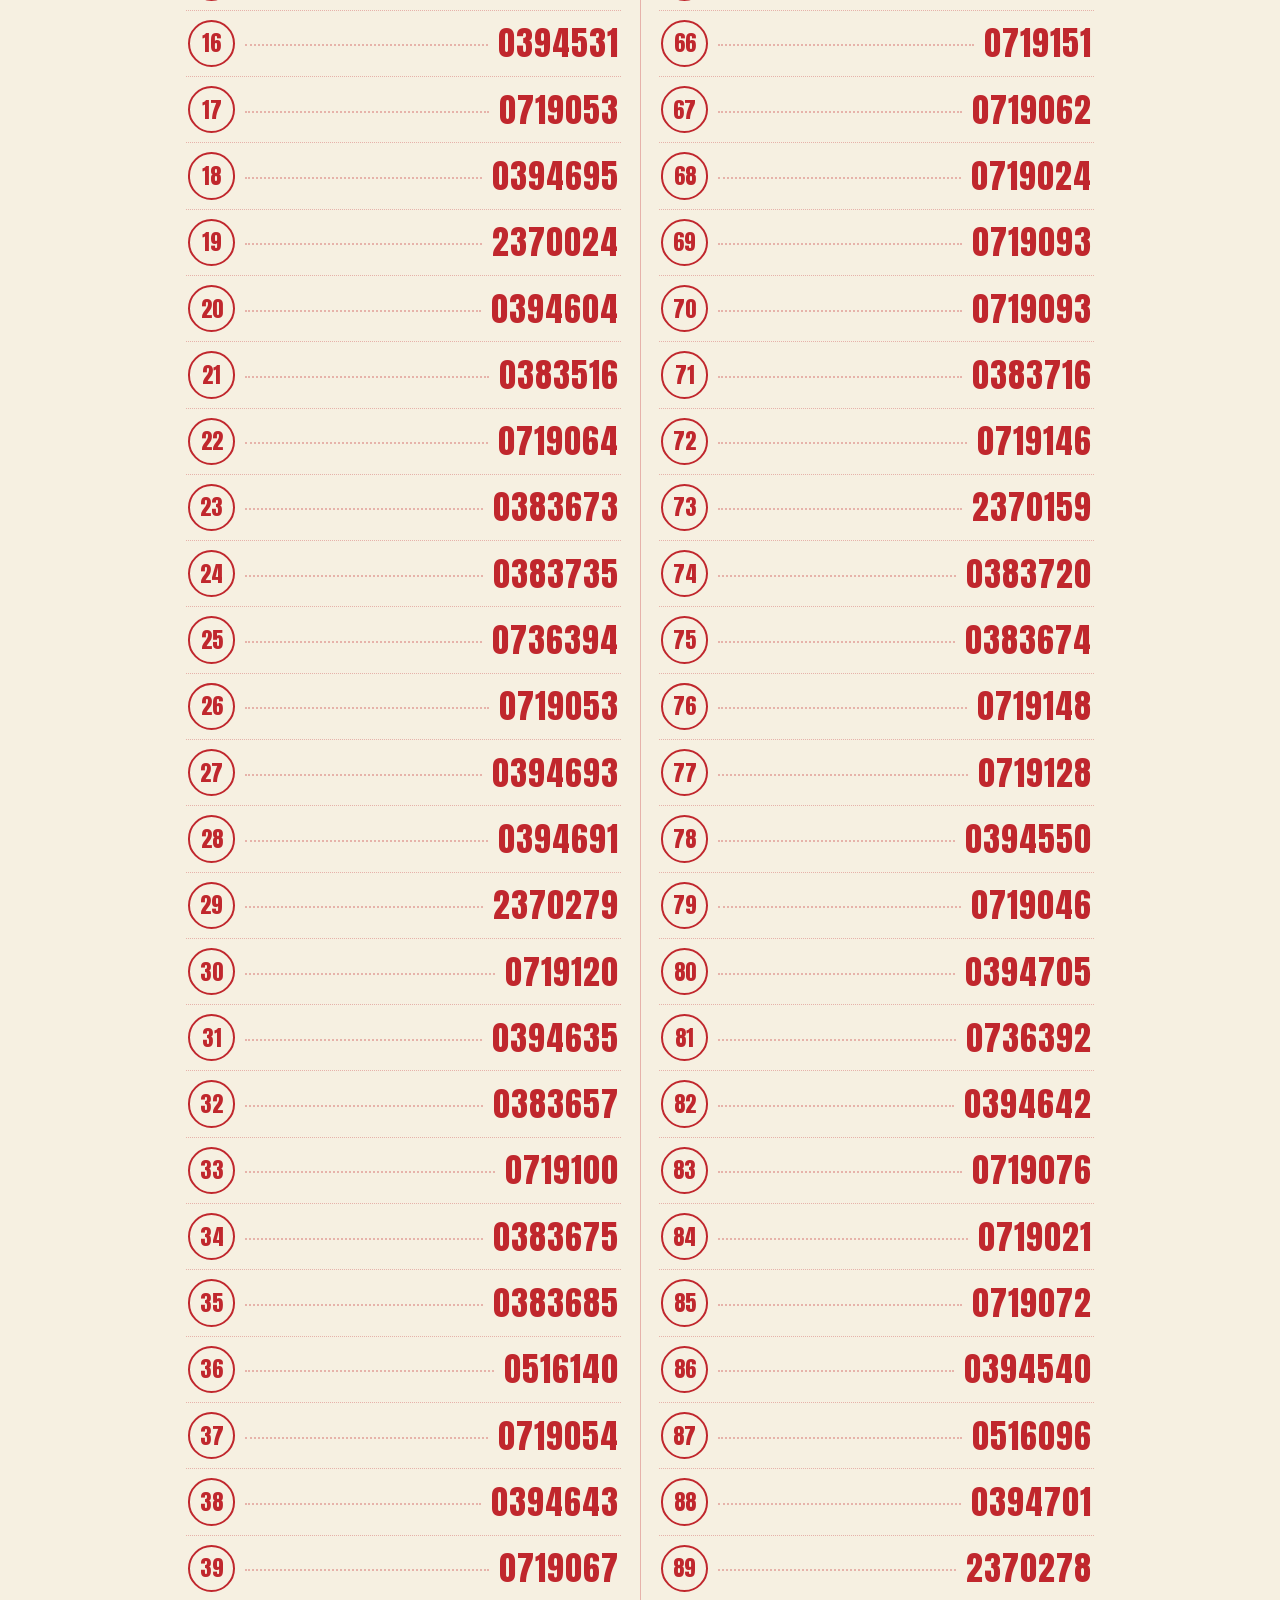
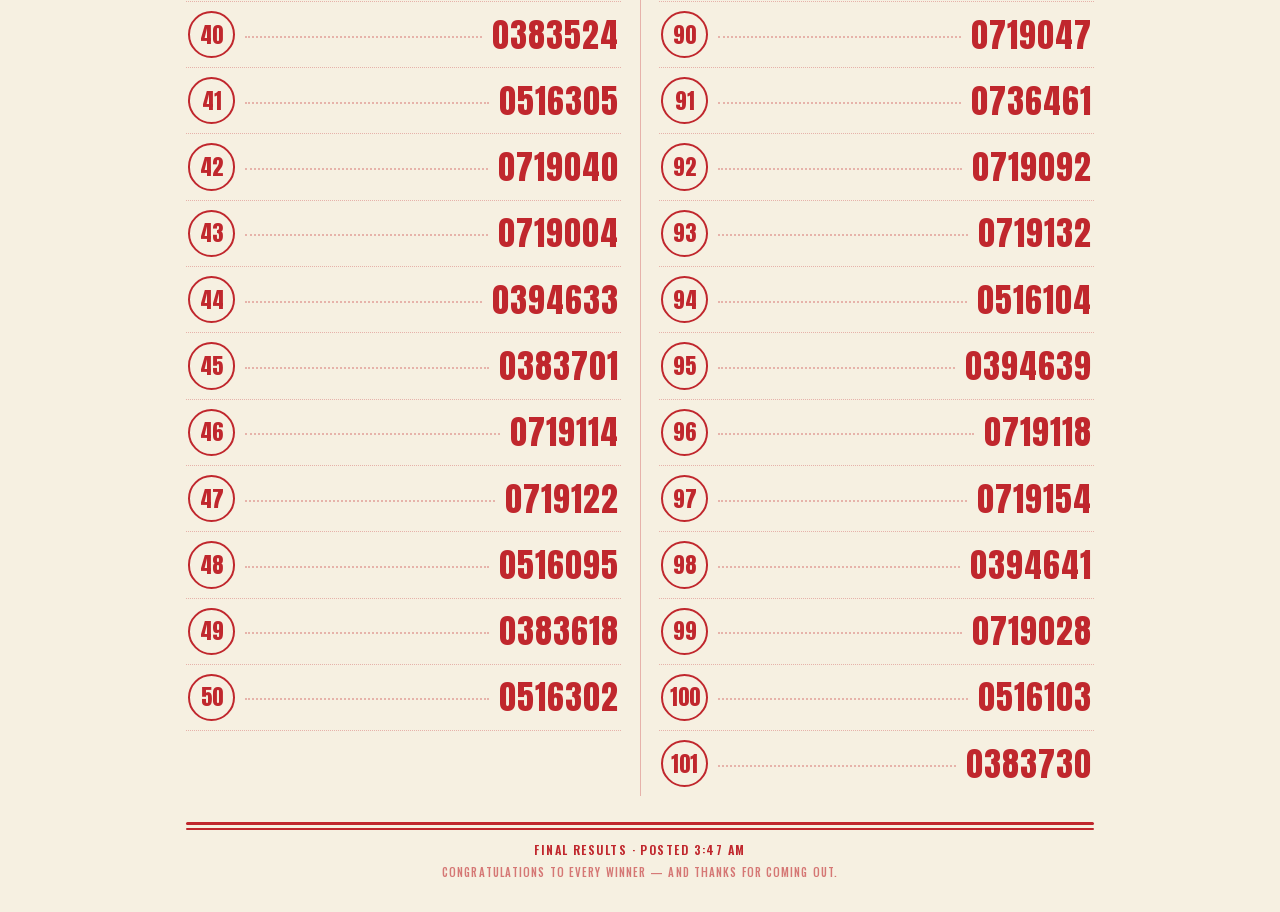
==== commit 22f22faa: "Publish results — 101 winners" ====
--- a/index.html
+++ b/index.html
@@ -59,7 +59,7 @@
 </main>
 
 <script src="config.js?v=7"></script>
-<script src="winners.js?v=mtyx70wh"></script>
+<script src="winners.js?v=mtz9w3by"></script>
 <script src="assets/app.js?v=7"></script>
 </body>
 </html>
